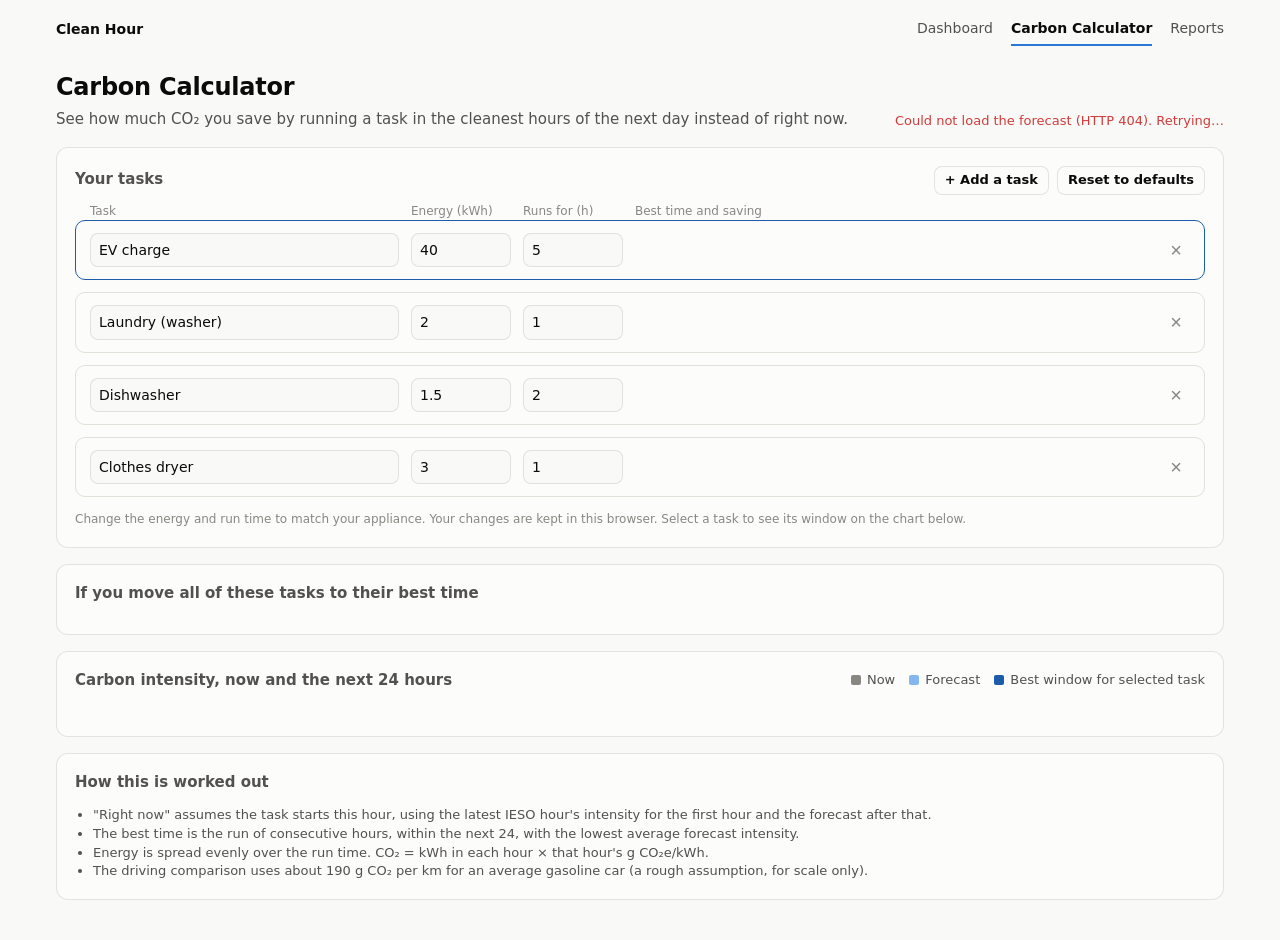
==== src/main/resources/static/calculator.html @ 9dab8dce "Initial commit" ====
<!doctype html>
<html lang="en">
<head>
<meta charset="utf-8">
<meta name="viewport" content="width=device-width, initial-scale=1">
<title>Carbon Calculator</title>
<meta name="description" content="How much CO₂ you save by running a task in Ontario's cleanest hours instead of right now.">
<link rel="stylesheet" href="app.css">
<link rel="stylesheet" href="pages.css">
</head>
<body>
<nav class="nav" aria-label="Main">
  <a class="brand" href="./">Clean Hour</a>
  <a href="./">Dashboard</a>
  <a href="calculator.html" aria-current="page">Carbon Calculator</a>
  <a href="reports.html">Reports</a>
</nav>
<header class="top">
  <div>
    <h1>Carbon Calculator</h1>
    <p class="sub">See how much CO₂ you save by running a task in the cleanest hours of the next day instead of right now.</p>
  </div>
  <div class="updated" id="updated">Loading forecast…</div>
</header>

<main>
  <article class="card">
    <div class="card-head">
      <h2>Your tasks</h2>
      <div style="display:flex;gap:8px;flex-wrap:wrap">
        <button class="btn small" type="button" id="add">+ Add a task</button>
        <button class="btn small" type="button" id="reset">Reset to defaults</button>
      </div>
    </div>
    <div class="task-head" aria-hidden="true"><span>Task</span><span>Energy (kWh)</span><span>Runs for (h)</span><span>Best time and saving</span><span></span></div>
    <div class="tasks" id="tasks"></div>
    <p class="basis">Change the energy and run time to match your appliance. Your changes are kept in this browser. Select a task to see its window on the chart below.</p>
  </article>

  <article class="card">
    <h2>If you move all of these tasks to their best time</h2>
    <div class="total-save" id="totals"></div>
  </article>

  <article class="card">
    <div class="card-head">
      <h2 id="chart-title">Carbon intensity, now and the next 24 hours</h2>
      <ul class="legend inline">
        <li><span class="sw sw-actual"></span>Now</li>
        <li><span class="sw sw-forecast"></span>Forecast</li>
        <li><span class="sw sw-best"></span>Best window for selected task</li>
      </ul>
    </div>
    <div class="chart" id="chart"></div>
    <p class="basis" id="basis"></p>
  </article>

  <article class="card notes">
    <h2>How this is worked out</h2>
    <ul>
      <li>"Right now" assumes the task starts this hour, using the latest IESO hour's intensity for the first hour and the forecast after that.</li>
      <li>The best time is the run of consecutive hours, within the next 24, with the lowest average forecast intensity.</li>
      <li>Energy is spread evenly over the run time. CO₂ = kWh in each hour × that hour's g CO₂e/kWh.</li>
      <li>The driving comparison uses about 190 g CO₂ per km for an average gasoline car (a rough assumption, for scale only).</li>
    </ul>
  </article>
</main>

<div class="tooltip" id="tooltip" role="status" hidden></div>
<script src="charts.js"></script>
<script src="calculator.js"></script>
</body>
</html>
---- src/main/resources/static/app.css ----
:root {
  color-scheme: light;
  --page: #f9f9f7;
  --surface: #fcfcfb;
  --ink: #0b0b0b;
  --ink-2: #52514e;
  --muted: #898781;
  --grid: #e1e0d9;
  --axis: #c3c2b7;
  --border: rgba(11, 11, 11, 0.10);
  --good: #0ca30c;
  --warning: #fab219;
  --serious: #ec835a;
  --critical: #d03b3b;
  --good-text: #006300;
  --f-nuclear: #2a78d6;
  --f-gas: #eb6834;
  --f-hydro: #1baf7a;
  --f-wind: #eda100;
  --f-solar: #e87ba4;
  --f-biofuel: #008300;
  --f-other: #c3c2b7;
  --actual: #898781;
  --forecast: #86b6ef;
  --best: #1c5cab;
}
@media (prefers-color-scheme: dark) {
  :root:not([data-theme="light"]) {
    color-scheme: dark;
    --page: #0d0d0d;
    --surface: #1a1a19;
    --ink: #f0efec;
    --ink-2: #c3c2b7;
    --muted: #898781;
    --grid: #2c2c2a;
    --axis: #383835;
    --border: rgba(255, 255, 255, 0.10);
    --good-text: #0ca30c;
    --f-nuclear: #3987e5;
    --f-gas: #d95926;
    --f-hydro: #199e70;
    --f-wind: #c98500;
    --f-solar: #d55181;
    --f-biofuel: #008300;
    --f-other: #52514e;
    --actual: #898781;
    --forecast: #256abf;
    --best: #86b6ef;
  }
}
:root[data-theme="dark"] {
  color-scheme: dark;
  --page: #0d0d0d; --surface: #1a1a19; --ink: #f0efec; --ink-2: #c3c2b7; --muted: #898781;
  --grid: #2c2c2a; --axis: #383835; --border: rgba(255, 255, 255, 0.10); --good-text: #0ca30c;
  --f-nuclear: #3987e5; --f-gas: #d95926; --f-hydro: #199e70; --f-wind: #c98500; --f-solar: #d55181;
  --f-biofuel: #008300; --f-other: #52514e; --actual: #898781; --forecast: #256abf; --best: #86b6ef;
}

* { box-sizing: border-box; }
html, body { margin: 0; }
body {
  background: var(--page);
  color: var(--ink);
  font: 15px/1.45 system-ui, -apple-system, "Segoe UI", sans-serif;
}
h1, h2, h3 { margin: 0; font-weight: 600; }
h1 { font-size: 24px; letter-spacing: -0.01em; }
h2 { font-size: 15px; color: var(--ink-2); margin-bottom: 12px; }
h3 { font-size: 13px; color: var(--ink-2); margin: 18px 0 8px; }
.muted { color: var(--muted); font-weight: 500; }
.sub { margin: 4px 0 0; color: var(--ink-2); }

.top {
  max-width: 1200px; margin: 0 auto; padding: 24px 16px 8px;
  display: flex; gap: 16px; align-items: flex-end; justify-content: space-between; flex-wrap: wrap;
}
.updated { color: var(--muted); font-size: 13px; }
main { max-width: 1200px; margin: 0 auto; padding: 8px 16px 40px; display: grid; gap: 16px; }
.grid-top { display: grid; gap: 16px; grid-template-columns: repeat(auto-fit, minmax(300px, 1fr)); }

.card {
  background: var(--surface);
  border: 1px solid var(--border);
  border-radius: 12px;
  padding: 18px;
  min-width: 0;
}
.card-head { display: flex; justify-content: space-between; align-items: baseline; gap: 12px; flex-wrap: wrap; }

/* Gauge */
.gauge-wrap { position: relative; max-width: 300px; margin: 0 auto; }
#gauge { width: 100%; display: block; }
.gauge-readout { position: absolute; left: 0; right: 0; bottom: 0; text-align: center; }
.hero { font-size: 44px; font-weight: 650; line-height: 1; letter-spacing: -0.02em; }
.unit { color: var(--ink-2); font-size: 13px; margin-top: 2px; }
.chip {
  display: inline-flex; align-items: center; gap: 6px; margin-top: 8px;
  font-size: 13px; font-weight: 600; padding: 2px 10px; border-radius: 999px;
  border: 1px solid var(--border); color: var(--ink);
}
.chip::before { content: ""; width: 8px; height: 8px; border-radius: 50%; background: var(--chip, var(--muted)); }
.stats { display: grid; grid-template-columns: repeat(3, 1fr); gap: 8px; margin: 18px 0 0; text-align: center; }
.stats div { border-top: 1px solid var(--grid); padding-top: 8px; }
.stats dt { color: var(--muted); font-size: 12px; }
.stats dd { margin: 0; font-weight: 600; font-variant-numeric: tabular-nums; }
.hourlabel { color: var(--muted); font-size: 12px; text-align: center; margin: 10px 0 0; }

/* Gas pace */
.pace { display: flex; gap: 12px; align-items: flex-start; }
.pace-icon {
  flex: none; width: 36px; height: 36px; border-radius: 50%;
  display: grid; place-items: center; font-weight: 700; font-size: 18px; color: #fff;
  background: var(--muted);
}
.pace[data-level="setting"] .pace-icon { background: var(--critical); }
.pace[data-level="supporting"] .pace-icon { background: var(--warning); color: #0b0b0b; }
.pace[data-level="clean"] .pace-icon { background: var(--good); }
.pace-head { font-size: 18px; font-weight: 650; }
.pace-detail { margin: 4px 0 0; color: var(--ink-2); font-size: 14px; }
.meter { margin-top: 14px; }
.meter-track { height: 8px; border-radius: 4px; background: var(--grid); overflow: hidden; }
.meter-fill { height: 100%; width: 0; border-radius: 4px; background: var(--f-gas); transition: width .4s; }
.meter-scale { display: flex; justify-content: space-between; color: var(--muted); font-size: 12px; margin-top: 4px; }

.mixbar { display: flex; gap: 2px; height: 16px; }
.mixbar span { display: block; height: 100%; min-width: 2px; }
.mixbar span:first-child { border-radius: 4px 0 0 4px; }
.mixbar span:last-child { border-radius: 0 4px 4px 0; }
.legend { list-style: none; padding: 0; margin: 10px 0 0; display: flex; flex-wrap: wrap; gap: 6px 14px; font-size: 13px; color: var(--ink-2); }
.legend.inline { margin: 0 0 8px; }
.legend li { display: inline-flex; align-items: center; gap: 6px; }
.legend b { color: var(--ink); font-weight: 600; font-variant-numeric: tabular-nums; }
.sw { width: 10px; height: 10px; border-radius: 2px; display: inline-block; }
.sw-actual { background: var(--actual); }
.sw-forecast { background: var(--forecast); }
.sw-best { background: var(--best); }

/* EV window */
.ev-window { font-size: 34px; font-weight: 650; letter-spacing: -0.02em; line-height: 1.1; }
.ev-day { color: var(--ink-2); margin-top: 4px; }
.ev-compare { margin-top: 18px; display: grid; gap: 10px; }
.ev-row { display: grid; grid-template-columns: 92px 1fr auto; gap: 10px; align-items: center; font-size: 13px; color: var(--ink-2); }
.ev-row .bar { height: 10px; border-radius: 0 4px 4px 0; background: var(--actual); }
.ev-row .bar.best { background: var(--best); }
.ev-row b { color: var(--ink); font-variant-numeric: tabular-nums; }
.ev-save { font-size: 14px; color: var(--ink); margin-top: 4px; }
.ev-save strong { color: var(--good-text); }
.basis { color: var(--muted); font-size: 12px; margin: 14px 0 0; }

/* Timeline chart */
.chart { position: relative; width: 100%; }
.chart svg { display: block; width: 100%; height: 240px; overflow: visible; }
.chart text { fill: var(--muted); font-size: 11px; font-variant-numeric: tabular-nums; }
.chart .gridline { stroke: var(--grid); stroke-width: 1; }
.chart .baseline { stroke: var(--axis); stroke-width: 1; }
.chart .nowline { stroke: var(--ink-2); stroke-width: 1; stroke-dasharray: 3 3; }
.chart .nowlabel { fill: var(--ink-2); }
.chart .bestlabel { fill: var(--ink); font-weight: 600; }
.chart .hit { fill: transparent; cursor: crosshair; }
.chart .hit:hover + .bar, .chart .bar.hover { opacity: .75; }

/* Heatmap */
.heatmap-scroll { overflow-x: auto; }
.heatmap { display: grid; grid-template-columns: 74px repeat(24, minmax(18px, 1fr)); gap: 2px; min-width: 560px; font-size: 11px; }
.heatmap .rowlabel { color: var(--ink-2); font-size: 12px; align-self: center; white-space: nowrap; }
.heatmap .collabel { color: var(--muted); text-align: center; font-variant-numeric: tabular-nums; }
.heatmap .cell { height: 26px; border-radius: 3px; position: relative; }
.heatmap .cell.empty { background: transparent; outline: 1px dashed var(--grid); outline-offset: -1px; }
.heatmap .cell.min::after, .heatmap .cell.max::after {
  position: absolute; inset: 0; display: grid; place-items: center; font-size: 10px; font-weight: 700;
}
.heatmap .cell.min::after { content: "▼"; color: #0b0b0b; }
.heatmap .cell.max::after { content: "▲"; color: #fff; }
.heatmap .cell:hover { outline: 2px solid var(--ink); outline-offset: -1px; }
.ramp-legend { display: flex; align-items: center; gap: 8px; font-size: 12px; color: var(--muted); }
.ramp-legend .ramp { width: 140px; height: 8px; border-radius: 4px; }

/* Notes */
.notes ul { margin: 12px 0 0; padding-left: 18px; color: var(--ink-2); font-size: 13px; }
.factors { border-collapse: collapse; font-size: 13px; min-width: 240px; }
.factors th, .factors td { text-align: left; padding: 4px 16px 4px 0; border-bottom: 1px solid var(--grid); }
.factors th { color: var(--muted); font-weight: 500; }
.factors td:last-child, .factors th:last-child { text-align: right; font-variant-numeric: tabular-nums; }

.tooltip {
  position: fixed; z-index: 10; pointer-events: none;
  background: var(--surface); color: var(--ink);
  border: 1px solid var(--border); border-radius: 8px; padding: 8px 10px;
  font-size: 12px; box-shadow: 0 4px 14px rgba(0,0,0,.12); max-width: 240px;
}
.tooltip .tt-v { font-size: 16px; font-weight: 650; }
.tooltip .tt-s { color: var(--ink-2); }
.error { color: var(--critical); }

@media (max-width: 520px) {
  .hero { font-size: 38px; }
  .ev-window { font-size: 28px; }
  .chart svg { height: 200px; }
}
---- src/main/resources/static/pages.css ----
/* Round 2: navigation, extra charts, forms, tables, calculator and reports. Uses the tokens in app.css. */
.nav {
  max-width: 1200px; margin: 0 auto; padding: 12px 16px 0;
  display: flex; gap: 4px 18px; align-items: center; flex-wrap: wrap; font-size: 14px;
}
.nav a { color: var(--ink-2); text-decoration: none; padding: 6px 0; border-bottom: 2px solid transparent; }
.nav a:hover { color: var(--ink); }
.nav a[aria-current="page"] { color: var(--ink); border-bottom-color: var(--f-nuclear); font-weight: 600; }
.nav .brand { color: var(--ink); font-weight: 700; margin-right: auto; border: 0; }
main a { color: var(--f-nuclear); }

.grid-2 { display: grid; gap: 16px; grid-template-columns: repeat(auto-fit, minmax(340px, 1fr)); }
.grid-2-1 { display: grid; gap: 16px; grid-template-columns: 2fr 1fr; }
@media (max-width: 860px) { .grid-2-1 { grid-template-columns: 1fr; } }
@media (max-width: 400px) { .grid-2 { grid-template-columns: 1fr; } }

.kpis { display: grid; grid-template-columns: repeat(auto-fit, minmax(140px, 1fr)); gap: 8px; margin: 14px 0 0; }
.kpis div { border-top: 1px solid var(--grid); padding-top: 8px; }
.kpis dt { color: var(--muted); font-size: 12px; }
.kpis dd { margin: 0; font-weight: 600; font-variant-numeric: tabular-nums; }

.seg { display: inline-flex; border: 1px solid var(--border); border-radius: 8px; overflow: hidden; }
.seg button { font: inherit; font-size: 13px; padding: 4px 10px; border: 0; background: transparent; color: var(--ink-2); cursor: pointer; }
.seg button[aria-pressed="true"] { background: var(--grid); color: var(--ink); font-weight: 600; }

.sw-dash { width: 16px; height: 0; border-top: 2px dashed; border-radius: 0; background: none !important; }
.legend-note { color: var(--muted); }
.empty-note { color: var(--muted); font-size: 13px; padding: 24px 0; text-align: center; }
.chart .vlabel { fill: var(--ink-2); font-size: 11px; }
.chart .xhair line { stroke: var(--ink-2); stroke-width: 1; }
.chart .bar.hover { opacity: .75; }
.tooltip .sw { width: 8px; height: 8px; }

.donut { max-width: 220px; margin: 0 auto; }
.donut svg { width: 100%; display: block; }
.donut .slice:hover { opacity: .8; }
.donut-v { fill: var(--ink); font-size: 26px; font-weight: 650; }
.donut-l { fill: var(--muted); font-size: 12px; }

.calendar-scroll { overflow-x: auto; }
.calendar svg { display: block; width: 100%; height: auto; min-width: 420px; }
.calendar .cal-l { fill: var(--muted); font-size: 9px; }
.calendar .cal-empty { fill: none; stroke: var(--grid); stroke-dasharray: 2 2; }
.calendar .cal:hover { stroke: var(--ink); stroke-width: 1.5; }

/* forms, buttons, tables */
.btn {
  display: inline-flex; align-items: center; gap: 6px; font: inherit; font-size: 14px; font-weight: 600;
  padding: 8px 14px; border-radius: 8px; border: 1px solid var(--border); background: var(--surface);
  color: var(--ink); cursor: pointer; text-decoration: none;
}
.btn:hover { background: var(--grid); }
.btn.primary { background: var(--best); border-color: var(--best); color: #fff; }
:root[data-theme="dark"] .btn.primary { color: #0b0b0b; }
@media (prefers-color-scheme: dark) { :root:not([data-theme="light"]) .btn.primary { color: #0b0b0b; } }
.btn.primary:hover { filter: brightness(1.08); }
.btn:disabled { opacity: .5; cursor: progress; }
.btn.small { font-size: 13px; padding: 4px 10px; }
input[type="number"], input[type="text"], input[type="date"], select {
  font: inherit; font-size: 14px; color: var(--ink); background: var(--page);
  border: 1px solid var(--border); border-radius: 8px; padding: 6px 8px; min-width: 0;
}
input:focus-visible, select:focus-visible, button:focus-visible, a:focus-visible { outline: 2px solid var(--f-nuclear); outline-offset: 1px; }
label.field { display: grid; gap: 4px; font-size: 12px; color: var(--muted); }
.filters { display: flex; flex-wrap: wrap; gap: 12px 16px; align-items: end; margin-bottom: 12px; }
.checks { display: flex; flex-wrap: wrap; gap: 6px 12px; font-size: 13px; color: var(--ink-2); }
.checks label { display: inline-flex; align-items: center; gap: 5px; cursor: pointer; }

.table-wrap { overflow: auto; max-height: 560px; border: 1px solid var(--grid); border-radius: 8px; }
table.data { border-collapse: collapse; width: 100%; font-size: 13px; }
table.data th, table.data td { padding: 6px 10px; text-align: right; white-space: nowrap; border-bottom: 1px solid var(--grid); }
table.data th:first-child, table.data td:first-child { text-align: left; }
table.data th { color: var(--ink-2); font-weight: 600; background: var(--page); position: sticky; top: 0; cursor: pointer; user-select: none; }
table.data th[aria-sort="ascending"]::after { content: " ▲"; font-size: 10px; }
table.data th[aria-sort="descending"]::after { content: " ▼"; font-size: 10px; }
table.data td { font-variant-numeric: tabular-nums; }
table.data tbody tr:hover { background: var(--page); }
.pager { display: flex; gap: 10px; align-items: center; justify-content: space-between; margin-top: 10px; font-size: 13px; color: var(--ink-2); flex-wrap: wrap; }

.sources { display: grid; gap: 12px; grid-template-columns: repeat(auto-fit, minmax(260px, 1fr)); }
.source { border: 1px solid var(--grid); border-radius: 10px; padding: 12px 14px; }
.source h3 { margin: 0 0 4px; color: var(--ink); font-size: 14px; }
.source p { margin: 4px 0; font-size: 13px; color: var(--ink-2); }
.source .meta { color: var(--muted); font-size: 12px; }

pre.code {
  background: var(--page); border: 1px solid var(--grid); border-radius: 8px; padding: 10px 12px;
  font: 12px/1.5 ui-monospace, SFMono-Regular, Consolas, monospace; overflow-x: auto; margin: 6px 0 0; color: var(--ink);
}
code { font-family: ui-monospace, SFMono-Regular, Consolas, monospace; font-size: .92em; }
.endpoint { padding: 12px 0; border-top: 1px solid var(--grid); }
.endpoint:first-of-type { border-top: 0; }
.endpoint h3 { margin: 0; font-size: 14px; color: var(--ink); }
.endpoint p { margin: 4px 0; font-size: 13px; color: var(--ink-2); }
.method { display: inline-block; font-size: 11px; font-weight: 700; padding: 1px 6px; border-radius: 4px; background: var(--grid); color: var(--ink); margin-right: 6px; }

/* calculator */
.tasks { display: grid; gap: 12px; }
.task {
  display: grid; grid-template-columns: minmax(150px, 1.2fr) 100px 100px minmax(220px, 2fr) 28px; gap: 12px; align-items: center;
  border: 1px solid var(--grid); border-radius: 10px; padding: 12px 14px;
}
.task input[type="text"], .task input[type="number"] { width: 100%; }
.task .result { font-size: 13px; color: var(--ink-2); }
.task .result strong { color: var(--ink); font-size: 15px; }
.task .result .save { color: var(--good-text); font-weight: 600; }
.task .remove { border: 0; background: none; color: var(--muted); cursor: pointer; font-size: 20px; line-height: 1; }
.task .remove:hover { color: var(--ink); }
.task-head { display: grid; grid-template-columns: minmax(150px, 1.2fr) 100px 100px minmax(220px, 2fr) 28px; gap: 12px; padding: 0 15px; font-size: 12px; color: var(--muted); }
@media (max-width: 760px) {
  .task { grid-template-columns: 1fr 1fr; }
  .task .name-cell, .task .result { grid-column: 1 / -1; }
  .task .remove { position: absolute; right: 8px; top: 8px; }
  .task { position: relative; }
  .task-head { display: none; }
}
.total-save { display: grid; grid-template-columns: repeat(auto-fit, minmax(170px, 1fr)); gap: 12px; }
.total-save .hero { font-size: 36px; }
.total-save .k { color: var(--muted); font-size: 12px; }

/* monthly report */
.report-head { display: flex; justify-content: space-between; gap: 12px; align-items: end; flex-wrap: wrap; }
.tiles { display: grid; gap: 12px; grid-template-columns: repeat(auto-fit, minmax(170px, 1fr)); }
.tile { border: 1px solid var(--grid); border-radius: 10px; padding: 12px 14px; }
.tile .k { color: var(--muted); font-size: 12px; }
.tile .v { font-size: 26px; font-weight: 650; letter-spacing: -0.01em; font-variant-numeric: tabular-nums; }
.tile .s { color: var(--ink-2); font-size: 12px; }
.prose p { color: var(--ink-2); margin: 6px 0; }
.prose strong { color: var(--ink); }
.month-list { display: flex; flex-wrap: wrap; gap: 8px; }
.pdf-capture .nav, .pdf-capture .no-print { display: none !important; }
@media print {
  .nav, .no-print { display: none !important; }
  .card { break-inside: avoid; }
}
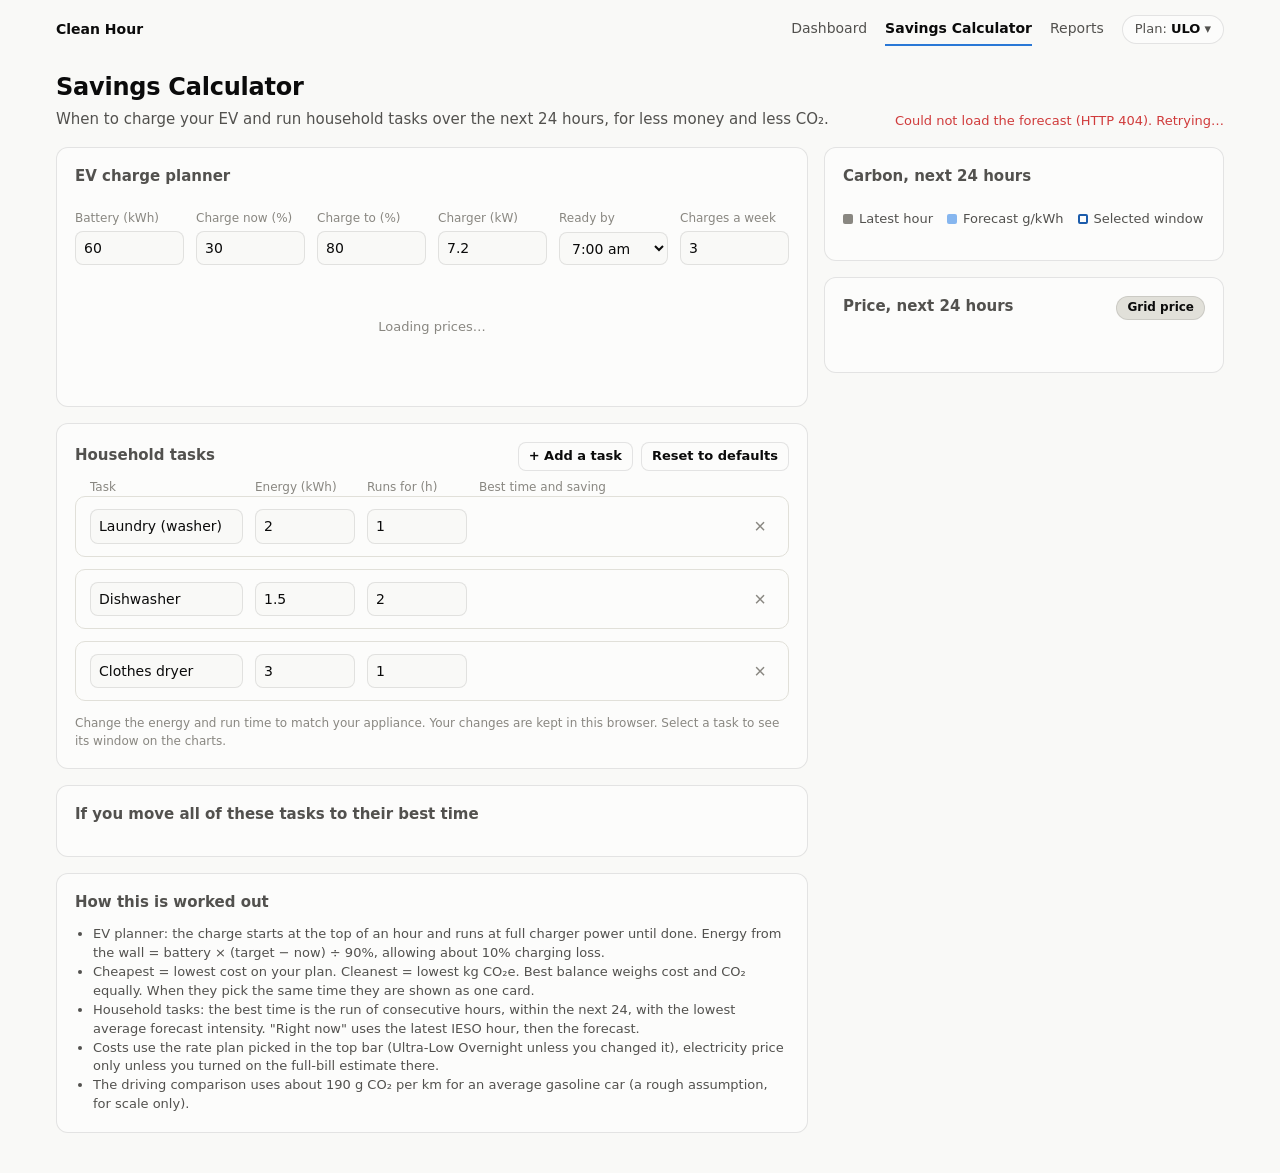
==== commit 75063bbe: "Add electricity pricing, savings calculator and merged dashboard - OEB plans (ULO, TOU, Tiered) and " ====
--- a/src/main/resources/static/calculator.html
+++ b/src/main/resources/static/calculator.html
@@ -3,8 +3,8 @@
 <head>
 <meta charset="utf-8">
 <meta name="viewport" content="width=device-width, initial-scale=1">
-<title>Carbon Calculator</title>
-<meta name="description" content="How much CO₂ you save by running a task in Ontario's cleanest hours instead of right now.">
+<title>Savings Calculator</title>
+<meta name="description" content="When to charge your EV and run household tasks in Ontario for the lowest cost and the least CO₂.">
 <link rel="stylesheet" href="app.css">
 <link rel="stylesheet" href="pages.css">
 </head>
@@ -12,62 +12,94 @@
 <nav class="nav" aria-label="Main">
   <a class="brand" href="./">Clean Hour</a>
   <a href="./">Dashboard</a>
-  <a href="calculator.html" aria-current="page">Carbon Calculator</a>
+  <a href="calculator.html" aria-current="page">Savings Calculator</a>
   <a href="reports.html">Reports</a>
 </nav>
 <header class="top">
   <div>
-    <h1>Carbon Calculator</h1>
-    <p class="sub">See how much CO₂ you save by running a task in the cleanest hours of the next day instead of right now.</p>
+    <h1>Savings Calculator</h1>
+    <p class="sub">When to charge your EV and run household tasks over the next 24 hours, for less money and less CO₂.</p>
   </div>
   <div class="updated" id="updated">Loading forecast…</div>
 </header>
 
-<main>
-  <article class="card">
-    <div class="card-head">
-      <h2>Your tasks</h2>
-      <div style="display:flex;gap:8px;flex-wrap:wrap">
-        <button class="btn small" type="button" id="add">+ Add a task</button>
-        <button class="btn small" type="button" id="reset">Reset to defaults</button>
+<main class="calc-layout">
+  <div class="calc-main">
+    <article class="card" id="planner-card">
+      <div class="card-head">
+        <h2>EV charge planner</h2>
+        <span class="basis" style="margin:0" id="plan-energy"></span>
       </div>
-    </div>
-    <div class="task-head" aria-hidden="true"><span>Task</span><span>Energy (kWh)</span><span>Runs for (h)</span><span>Best time and saving</span><span></span></div>
-    <div class="tasks" id="tasks"></div>
-    <p class="basis">Change the energy and run time to match your appliance. Your changes are kept in this browser. Select a task to see its window on the chart below.</p>
-  </article>
+      <div class="planner-inputs">
+        <label class="field">Battery (kWh)<input type="number" id="battery" min="10" max="200" step="1"></label>
+        <label class="field">Charge now (%)<input type="number" id="soc-from" min="0" max="99" step="1"></label>
+        <label class="field">Charge to (%)<input type="number" id="soc-to" min="1" max="100" step="1"></label>
+        <label class="field">Charger (kW)<input type="number" id="kw" min="1" max="350" step="0.1"></label>
+        <label class="field">Ready by<select id="ready"></select></label>
+        <label class="field">Charges a week<input type="number" id="per-week" min="1" max="14" step="1"></label>
+      </div>
+      <div class="options" id="options" role="radiogroup" aria-label="Charging options"></div>
+      <p class="basis" id="planner-note"></p>
+    </article>
 
-  <article class="card">
-    <h2>If you move all of these tasks to their best time</h2>
-    <div class="total-save" id="totals"></div>
-  </article>
+    <article class="card">
+      <div class="card-head">
+        <h2>Household tasks</h2>
+        <div style="display:flex;gap:8px;flex-wrap:wrap">
+          <button class="btn small" type="button" id="add">+ Add a task</button>
+          <button class="btn small" type="button" id="reset">Reset to defaults</button>
+        </div>
+      </div>
+      <div class="task-head" aria-hidden="true"><span>Task</span><span>Energy (kWh)</span><span>Runs for (h)</span><span>Best time and saving</span><span></span></div>
+      <div class="tasks" id="tasks"></div>
+      <p class="basis">Change the energy and run time to match your appliance. Your changes are kept in this browser. Select a task to see its window on the charts.</p>
+    </article>
 
-  <article class="card">
-    <div class="card-head">
-      <h2 id="chart-title">Carbon intensity, now and the next 24 hours</h2>
-      <ul class="legend inline">
-        <li><span class="sw sw-actual"></span>Now</li>
-        <li><span class="sw sw-forecast"></span>Forecast</li>
-        <li><span class="sw sw-best"></span>Best window for selected task</li>
+    <article class="card">
+      <h2>If you move all of these tasks to their best time</h2>
+      <div class="total-save" id="totals"></div>
+    </article>
+
+    <article class="card notes">
+      <h2>How this is worked out</h2>
+      <ul>
+        <li>EV planner: the charge starts at the top of an hour and runs at full charger power until done. Energy from the wall = battery × (target − now) ÷ 90%, allowing about 10% charging loss.</li>
+        <li>Cheapest = lowest cost on your plan. Cleanest = lowest kg CO₂e. Best balance weighs cost and CO₂ equally. When they pick the same time they are shown as one card.</li>
+        <li>Household tasks: the best time is the run of consecutive hours, within the next 24, with the lowest average forecast intensity. "Right now" uses the latest IESO hour, then the forecast.</li>
+        <li>Costs use the rate plan picked in the top bar (Ultra-Low Overnight unless you changed it), electricity price only unless you turned on the full-bill estimate there.</li>
+        <li>The driving comparison uses about 190 g CO₂ per km for an average gasoline car (a rough assumption, for scale only).</li>
       </ul>
-    </div>
-    <div class="chart" id="chart"></div>
-    <p class="basis" id="basis"></p>
-  </article>
+    </article>
+  </div>
 
-  <article class="card notes">
-    <h2>How this is worked out</h2>
-    <ul>
-      <li>"Right now" assumes the task starts this hour, using the latest IESO hour's intensity for the first hour and the forecast after that.</li>
-      <li>The best time is the run of consecutive hours, within the next 24, with the lowest average forecast intensity.</li>
-      <li>Energy is spread evenly over the run time. CO₂ = kWh in each hour × that hour's g CO₂e/kWh.</li>
-      <li>The driving comparison uses about 190 g CO₂ per km for an average gasoline car (a rough assumption, for scale only).</li>
-    </ul>
-  </article>
+  <aside class="calc-side" aria-label="Next 24 hours">
+    <article class="card">
+      <div class="card-head">
+        <h2 id="carbon-title">Carbon, next 24 hours</h2>
+      </div>
+      <div class="chart" id="carbon-chart"></div>
+      <ul class="legend">
+        <li><span class="sw sw-actual"></span>Latest hour</li>
+        <li><span class="sw sw-forecast"></span>Forecast g/kWh</li>
+        <li><span class="sw" style="border:2px solid var(--best);background:none"></span>Selected window</li>
+      </ul>
+      <p class="basis" id="basis"></p>
+    </article>
+    <article class="card">
+      <div class="card-head">
+        <h2 id="price-title">Price, next 24 hours</h2>
+        <button type="button" class="toggle" id="grid-toggle" aria-pressed="true">Grid price</button>
+      </div>
+      <div class="chart" id="price-chart"></div>
+      <ul class="legend" id="price-legend"></ul>
+      <p class="basis" id="price-basis"></p>
+    </article>
+  </aside>
 </main>
 
 <div class="tooltip" id="tooltip" role="status" hidden></div>
 <script src="charts.js"></script>
+<script src="pricing-common.js"></script>
 <script src="calculator.js"></script>
 </body>
 </html>
--- a/src/main/resources/static/app.css
+++ b/src/main/resources/static/app.css
@@ -105,27 +105,18 @@
 .stats dd { margin: 0; font-weight: 600; font-variant-numeric: tabular-nums; }
 .hourlabel { color: var(--muted); font-size: 12px; text-align: center; margin: 10px 0 0; }
 
-/* Gas pace */
-.pace { display: flex; gap: 12px; align-items: flex-start; }
-.pace-icon {
-  flex: none; width: 36px; height: 36px; border-radius: 50%;
-  display: grid; place-items: center; font-weight: 700; font-size: 18px; color: #fff;
-  background: var(--muted);
+/* Gas level: one line in the carbon card, with a big coloured dot */
+.gas-flag {
+  display: flex; align-items: center; justify-content: center; gap: 10px;
+  margin: 14px 0 0; padding: 8px 10px; border-radius: 10px; background: var(--grid);
+  font-size: 14px; color: var(--ink-2); cursor: default;
 }
-.pace[data-level="setting"] .pace-icon { background: var(--critical); }
-.pace[data-level="supporting"] .pace-icon { background: var(--warning); color: #0b0b0b; }
-.pace[data-level="clean"] .pace-icon { background: var(--good); }
-.pace-head { font-size: 18px; font-weight: 650; }
-.pace-detail { margin: 4px 0 0; color: var(--ink-2); font-size: 14px; }
-.meter { margin-top: 14px; }
-.meter-track { height: 8px; border-radius: 4px; background: var(--grid); overflow: hidden; }
-.meter-fill { height: 100%; width: 0; border-radius: 4px; background: var(--f-gas); transition: width .4s; }
-.meter-scale { display: flex; justify-content: space-between; color: var(--muted); font-size: 12px; margin-top: 4px; }
+.gas-flag b { color: var(--ink); font-weight: 650; }
+.gas-dot { flex: none; width: 18px; height: 18px; border-radius: 50%; background: var(--muted); }
+.gas-flag[data-level="low"] .gas-dot { background: var(--good); }
+.gas-flag[data-level="moderate"] .gas-dot { background: var(--warning); }
+.gas-flag[data-level="high"] .gas-dot { background: var(--critical); box-shadow: 0 0 0 4px color-mix(in srgb, var(--critical) 25%, transparent); }
 
-.mixbar { display: flex; gap: 2px; height: 16px; }
-.mixbar span { display: block; height: 100%; min-width: 2px; }
-.mixbar span:first-child { border-radius: 4px 0 0 4px; }
-.mixbar span:last-child { border-radius: 0 4px 4px 0; }
 .legend { list-style: none; padding: 0; margin: 10px 0 0; display: flex; flex-wrap: wrap; gap: 6px 14px; font-size: 13px; color: var(--ink-2); }
 .legend.inline { margin: 0 0 8px; }
 .legend li { display: inline-flex; align-items: center; gap: 6px; }
--- a/src/main/resources/static/pages.css
+++ b/src/main/resources/static/pages.css
@@ -133,3 +133,83 @@
   .nav, .no-print { display: none !important; }
   .card { break-inside: avoid; }
 }
+
+/* pricing */
+.price-now { text-align: center; padding: 10px 0 4px; }
+.price-now .chip { margin-top: 10px; }
+.price-next { color: var(--ink-2); font-size: 14px; text-align: center; margin: 12px 0 0; }
+.price-next strong { color: var(--ink); }
+.settings { display: grid; gap: 12px; margin-top: 8px; }
+.settings .field input { width: 120px; }
+label.check { display: flex; gap: 8px; align-items: flex-start; font-size: 14px; color: var(--ink-2); cursor: pointer; }
+label.check input { margin-top: 3px; }
+.planner-inputs { display: grid; gap: 12px; grid-template-columns: repeat(auto-fit, minmax(100px, 1fr)); margin: 10px 0 16px; }
+.planner-inputs input, .planner-inputs select { width: 100%; }
+.options { display: grid; gap: 12px; grid-template-columns: repeat(auto-fit, minmax(200px, 1fr)); }
+.option {
+  display: grid; gap: 3px; text-align: left; font: inherit; color: var(--ink); background: var(--surface);
+  border: 1px solid var(--grid); border-radius: 10px; padding: 12px 14px; cursor: pointer;
+}
+.option:hover { border-color: var(--axis); }
+.option.on { border-color: var(--best); box-shadow: inset 0 0 0 1px var(--best); }
+.option .o-label { color: var(--muted); font-size: 12px; font-weight: 600; text-transform: uppercase; letter-spacing: .04em; }
+.option .o-time { font-size: 20px; font-weight: 650; letter-spacing: -0.01em; }
+.option .o-day { color: var(--ink-2); font-size: 13px; }
+.option .o-cost { font-size: 26px; font-weight: 650; margin-top: 6px; font-variant-numeric: tabular-nums; }
+.option .o-sub { color: var(--ink-2); font-size: 13px; }
+.option .o-save { color: var(--good-text); font-size: 13px; font-weight: 600; }
+.option .o-save.neg { color: var(--critical); }
+table.plans td, table.plans th { cursor: default; white-space: normal; padding: 6px 8px; }
+.plans-wrap { overflow-x: auto; }
+table.plans tr.current td { font-weight: 600; }
+.period-block { border-top: 1px solid var(--grid); padding: 8px 0; }
+.period-block:first-child { border-top: 0; }
+.period-block h3 { margin: 0 0 4px; font-size: 14px; color: var(--ink); }
+.period-block ul { margin: 0; padding-left: 18px; color: var(--ink-2); font-size: 13px; }
+.period-block.current h3::after { content: " · your plan"; color: var(--best); font-weight: 600; }
+.ev-cost { font-size: 13px; color: var(--ink-2); margin-top: 6px; }
+.ev-cost strong { color: var(--ink); }
+.cost-line { display: block; font-size: 12px; color: var(--muted); margin-top: 2px; }
+
+/* nav plan selector */
+.plan-wrap { position: relative; order: 99; }
+.plan-btn {
+  font: inherit; font-size: 13px; color: var(--ink-2); background: var(--surface); cursor: pointer;
+  border: 1px solid var(--border); border-radius: 999px; padding: 4px 12px; white-space: nowrap;
+}
+.plan-btn:hover, .plan-btn[aria-expanded="true"] { color: var(--ink); background: var(--grid); }
+.plan-btn strong { color: var(--ink); }
+.plan-panel {
+  position: absolute; right: 0; top: calc(100% + 8px); z-index: 30; width: min(320px, calc(100vw - 32px));
+  background: var(--surface); border: 1px solid var(--border); border-radius: 12px; padding: 14px;
+  box-shadow: 0 8px 28px rgba(0, 0, 0, .18); display: grid; gap: 10px;
+}
+.plan-panel[hidden] { display: none; }
+.plan-panel .pp-row { display: flex; justify-content: space-between; align-items: center; gap: 8px; }
+.plan-panel .pp-k { font-size: 12px; color: var(--muted); }
+.plan-panel .pp-name { margin: 0; font-size: 13px; color: var(--ink-2); }
+.plan-panel .pp-basis { margin: 0; font-size: 12px; color: var(--muted); }
+.plan-panel .field input { width: 110px; }
+
+/* Savings Calculator layout: main column + sticky side charts */
+.calc-layout { display: grid; gap: 16px; grid-template-columns: minmax(0, 1fr) minmax(320px, 400px); align-items: start; }
+.calc-main { display: grid; gap: 16px; min-width: 0; }
+.calc-side { display: grid; gap: 16px; position: sticky; top: 12px; min-width: 0; }
+.calc-side .card h2 { font-size: 15px; }
+.calc-side .chart svg { height: 200px; }
+@media (max-width: 980px) {
+  .calc-layout { grid-template-columns: 1fr; }
+  .calc-side { position: static; }
+}
+.toggle { font: inherit; font-size: 12px; color: var(--ink-2); background: transparent; border: 1px solid var(--border);
+  border-radius: 999px; padding: 2px 10px; cursor: pointer; }
+.toggle[aria-pressed="true"] { background: var(--grid); color: var(--ink); font-weight: 600; }
+.task.selected { border-color: var(--best); }
+
+/* Dashboard: grid price line in the price card, Carbon/Price switch cards */
+.grid-line { text-align: center; margin: 14px 0 0; padding: 8px 10px;
+  border-radius: 10px; background: var(--grid); font-size: 14px; color: var(--ink-2); cursor: default; }
+.grid-line strong { color: var(--ink); }
+.gl-dot { display: inline-block; width: 10px; height: 10px; border-radius: 50%; margin-right: 8px; vertical-align: 0; }
+.switchable .pane-legend { margin: 0 0 8px; }
+.switchable .ramp-legend.pane-legend { justify-content: flex-end; }
